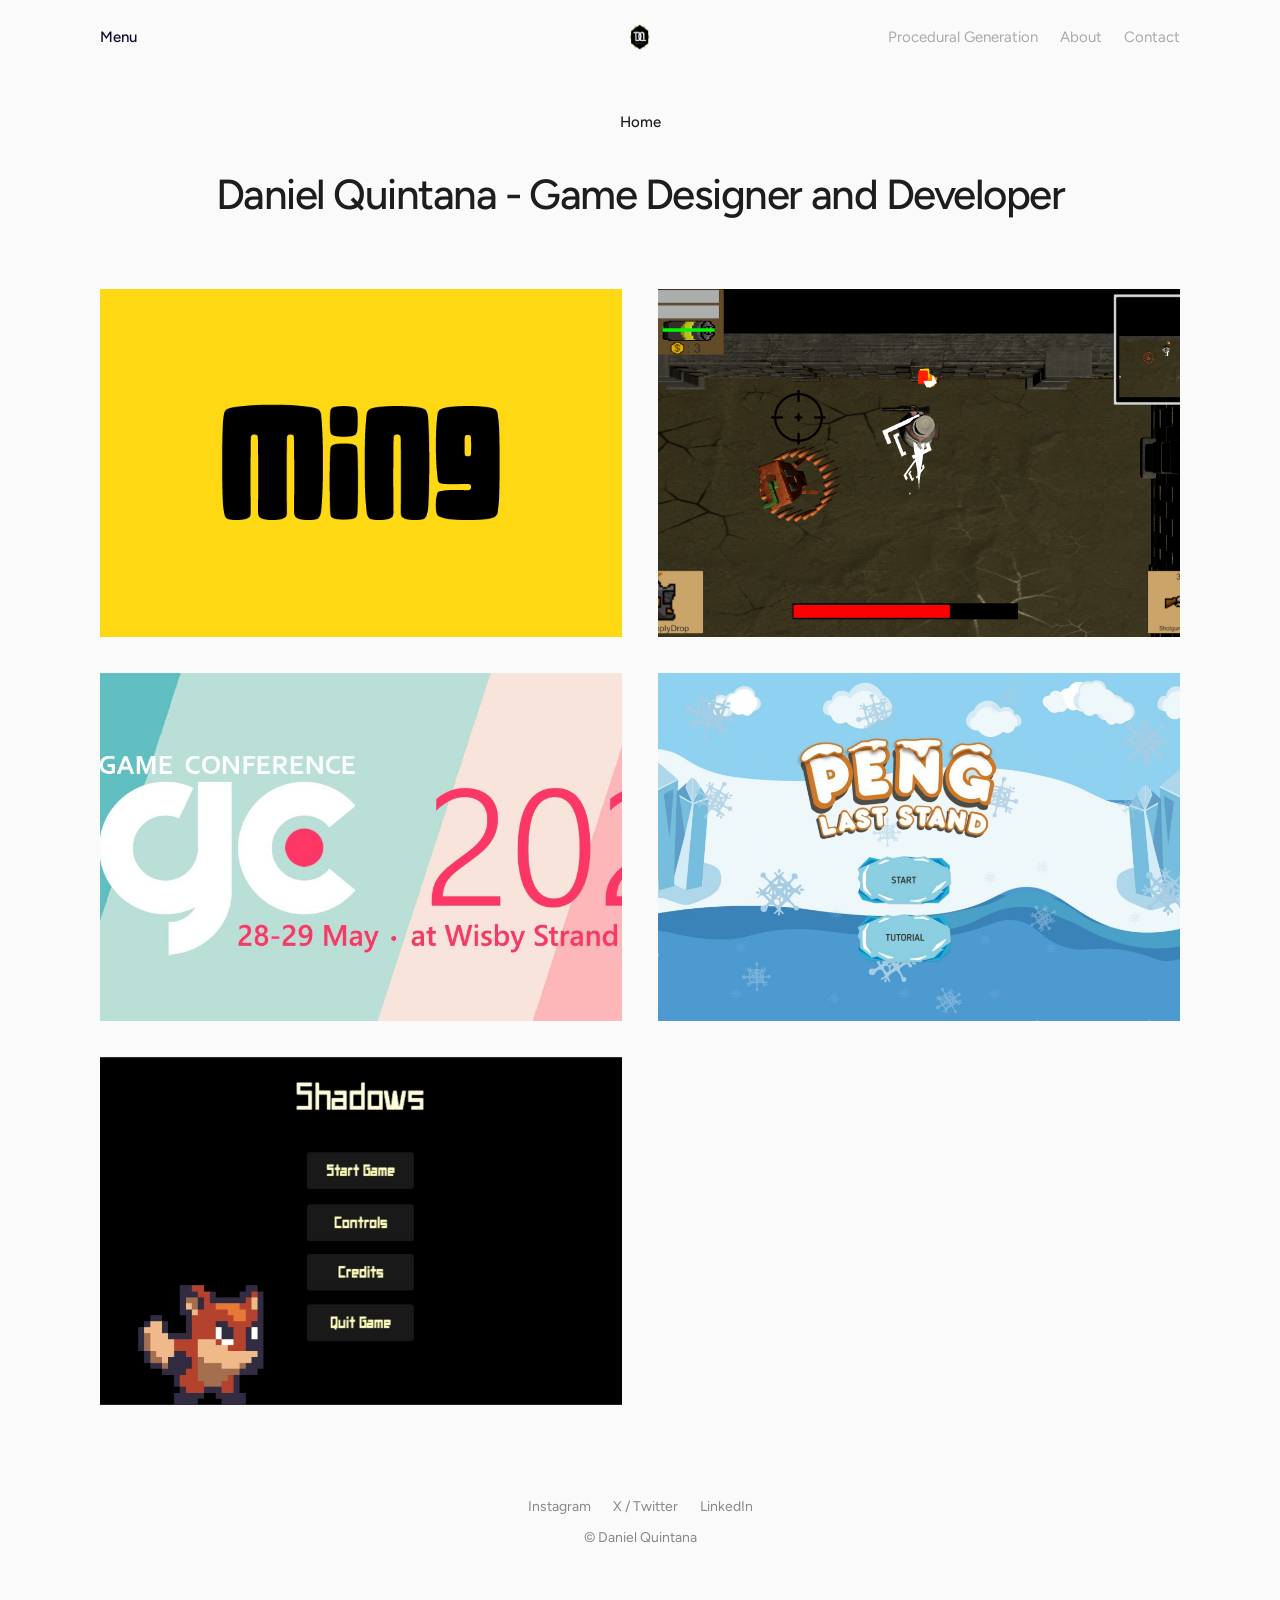
==== index.html @ 87579d80 "Add files via upload" ====
<!DOCTYPE html>
<html lang="en">
<head>
<meta charset="utf-8">
<meta name="viewport" content="width=device-width, initial-scale=1">
<title>Daniel Quintana - Game Designer and Developer</title>
<meta name="description" content="Portfolio of Daniel Quintana, game designer and developer.">
<link rel="icon" href="assets/img/logo.png">
<link rel="preconnect" href="https://fonts.googleapis.com">
<link rel="preconnect" href="https://fonts.gstatic.com" crossorigin>
<link href="https://fonts.googleapis.com/css2?family=Figtree:wght@400;500;600&display=swap" rel="stylesheet">
<link rel="stylesheet" href="assets/style.css">
</head>
<body>
<header class="site-header">
  <button class="menu-btn" aria-expanded="false" aria-controls="menu-panel">Menu</button>
  <a class="logo" href="index.html" aria-label="Home"><img src="assets/img/logo.png" alt="DQ logo"></a>
  <nav class="top-nav" aria-label="Main">
    <a href="proceduralgeneration.html">Procedural Generation</a>
    <a href="about.html">About</a>
    <a href="contact.html">Contact</a>
  </nav>
</header>
<div id="menu-panel" class="menu-panel" hidden>
  <a href="index.html">Home</a>
  <a href="proceduralgeneration.html">Procedural Generation</a>
  <a href="about.html">About</a>
  <a href="contact.html">Contact</a>
</div>
<main>
<p class="crumb">Home</p>
<h1 class="page-title">Daniel Quintana - Game Designer and Developer</h1>
<div class="grid">
<a class="tile" href="ming-media.html"><img src="assets/img/ming-media.png" alt="Ming Media" loading="lazy"><span class="tile-title">Ming Media</span></a>
<a class="tile" href="dungeon-catering.html"><img src="assets/img/dc-main.png" alt="Dungeon Catering" loading="lazy"><span class="tile-title">Dungeon Catering</span></a>
<a class="tile" href="studentstudio.html"><img src="assets/img/ggc-banner.jpg" alt="Student Studio Initiative" loading="lazy"><span class="tile-title">Student Studio Initiative</span></a>
<a class="tile" href="penglaststand.html"><img src="assets/img/peng-main.jpg" alt="Peng Last Stand" loading="lazy"><span class="tile-title">Peng Last Stand</span></a>
<a class="tile" href="shadows.html"><img src="assets/img/shadows-main.jpg" alt="Shadows" loading="lazy"><span class="tile-title">Shadows</span></a>
</div>
</main>
<footer class="site-footer">
  <div class="social"><a href="https://www.instagram.com/daniel_quintanam/" target="_blank" rel="noopener">Instagram</a> <a href="https://twitter.com/D_Quintana_M" target="_blank" rel="noopener">X / Twitter</a> <a href="https://www.linkedin.com/in/danielquintanam/" target="_blank" rel="noopener">LinkedIn</a></div>
  <p>&copy; Daniel Quintana</p>
</footer>
<script src="assets/site.js"></script>
</body>
</html>
---- assets/style.css ----
:root {
  --bg: #fafafa;
  --text: #1d1d1d;
  --muted: #aaa;
  --line: #e6e6e6;
  --gap: 36px;
  --pad: 60px;
  --max: 1200px;
}
* { box-sizing: border-box; }
html { -webkit-text-size-adjust: 100%; }
body {
  margin: 0;
  background: var(--bg);
  color: var(--text);
  font-family: "Figtree", "Helvetica Neue", Arial, sans-serif;
  font-size: 17px;
  line-height: 1.65;
}
img { max-width: 100%; height: auto; display: block; }
a { color: inherit; }
main { max-width: var(--max); margin: 0 auto; padding: 0 var(--pad) 60px; }

/* header */
.site-header {
  display: grid;
  grid-template-columns: 1fr auto 1fr;
  align-items: center;
  max-width: var(--max);
  margin: 0 auto;
  padding: 22px var(--pad);
}
.menu-btn {
  justify-self: start;
  background: none; border: 0; padding: 0;
  font: inherit; font-size: 15px; font-weight: 500; color: #0b0b2b; cursor: pointer;
}
.logo img { width: 30px; height: 30px; }
.top-nav { justify-self: end; display: flex; gap: 22px; }
.top-nav a { color: var(--muted); text-decoration: none; font-size: 15px; transition: color .15s; }
.top-nav a:hover, .top-nav a.active { color: var(--text); }
.menu-panel {
  max-width: var(--max); margin: 0 auto; padding: 0 var(--pad) 20px;
  display: flex; flex-direction: column; gap: 6px;
}
.menu-panel[hidden] { display: none; }
.menu-panel a { text-decoration: none; font-size: 22px; font-weight: 500; }
.menu-panel a:hover { text-decoration: underline; }

/* headings */
.crumb { text-align: center; font-size: 15px; font-weight: 500; margin: 36px 0 0; }
.page-title, h1 {
  font-weight: 500;
  letter-spacing: -0.035em;
  line-height: 1.15;
}
.page-title { text-align: center; font-size: clamp(28px, 4.2vw, 42px); margin: 36px 0 70px; }
h1 { font-size: clamp(28px, 4.2vw, 42px); margin: 28px 0 8px; }
h2 { font-size: 26px; font-weight: 500; letter-spacing: -0.02em; margin: 2em 0 .4em; }
h3 { font-size: 19px; font-weight: 600; margin: 1.6em 0 .3em; }
p { margin: 0 0 1em; }

/* home grid */
.grid { display: grid; grid-template-columns: repeat(2, 1fr); gap: var(--gap); }
.tile { position: relative; display: block; overflow: hidden; aspect-ratio: 3 / 2; background: #111; }
.tile img { width: 100%; height: 100%; object-fit: cover; transition: transform .5s ease, filter .3s; }
.tile-title {
  position: absolute; inset: auto 0 0 0; padding: 18px 20px;
  color: #fff; font-size: 20px; font-weight: 500;
  background: linear-gradient(transparent, rgba(0, 0, 0, .7));
  opacity: 0; transform: translateY(8px); transition: opacity .25s, transform .25s;
}
.tile:hover img, .tile:focus-visible img { transform: scale(1.04); filter: brightness(.85); }
.tile:hover .tile-title, .tile:focus-visible .tile-title { opacity: 1; transform: none; }
.tile:focus-visible { outline: 3px solid #0b0b2b; outline-offset: 3px; }
@media (hover: none) { .tile-title { opacity: 1; transform: none; } }

/* project pages */
.project { max-width: 860px; margin: 0 auto; padding: 0 0 20px; }
.project .hero { margin: 10px 0 24px; }
.lede { font-size: 20px; color: #444; margin-bottom: 1.2em; }
figure { margin: 1.4em 0; }
.project figure img { margin: 0 auto; }
.pair { display: grid; grid-template-columns: 1fr 1fr; gap: 20px; align-items: start; }
.icons { display: grid; grid-template-columns: repeat(auto-fit, minmax(120px, 1fr)); gap: 16px; margin: 1.6em 0; }
.icons figure { margin: 0; }
ul { padding-left: 1.2em; margin: 0 0 1.2em; }
li { margin: .25em 0; }
.caption { font-size: 15px; color: #555; }
.facts { display: grid; grid-template-columns: repeat(auto-fit, minmax(180px, 1fr)); gap: 14px 28px; margin: 1.6em 0; padding: 18px 0; border-top: 1px solid var(--line); border-bottom: 1px solid var(--line); }
.facts dt { font-size: 13px; text-transform: uppercase; letter-spacing: .08em; color: #888; }
.facts dd { margin: 2px 0 0; font-weight: 500; }
.video { position: relative; aspect-ratio: 16 / 9; margin: 1.4em 0; background: #000; }
.video iframe { position: absolute; inset: 0; width: 100%; height: 100%; border: 0; }
.btn {
  display: inline-block; padding: 12px 26px; background: var(--text); color: #fff;
  text-decoration: none; font-weight: 500; font-size: 15px; letter-spacing: .02em; transition: opacity .15s;
}
.btn:hover { opacity: .8; }
.btn.alt { background: transparent; color: var(--text); border: 2px solid var(--text); padding: 10px 24px; }

/* about / contact */
.about-grid { display: grid; grid-template-columns: 1fr 1.2fr; gap: 56px; align-items: start; }
.about h2 { margin-top: 0; }
.contact { text-align: center; max-width: 680px; margin: 0 auto; }
.contact .page-title { margin-bottom: 24px; }
.social.big { font-size: 20px; display: flex; gap: 28px; justify-content: center; flex-wrap: wrap; margin: 1.6em 0; }

/* project nav + footer */
.project-nav {
  max-width: var(--max); margin: 40px auto 0; padding: 20px var(--pad);
  display: flex; gap: 8px 26px; flex-wrap: wrap; justify-content: center;
  border-top: 1px solid var(--line);
}
.project-nav a { text-decoration: none; color: var(--muted); font-size: 15px; }
.project-nav a:hover, .project-nav a.active { color: var(--text); }
.site-footer { text-align: center; padding: 30px var(--pad) 50px; color: #888; font-size: 14px; }
.site-footer .social { display: flex; gap: 22px; justify-content: center; flex-wrap: wrap; margin-bottom: 8px; }
.site-footer a { text-decoration: none; }
.site-footer a:hover { text-decoration: underline; }

/* mobile */
@media (max-width: 860px) {
  :root { --pad: 22px; --gap: 22px; }
  .top-nav { display: none; }
  .site-header { grid-template-columns: 1fr auto 1fr; }
  .grid { grid-template-columns: 1fr; }
  .about-grid { grid-template-columns: 1fr; gap: 28px; }
  .pair { grid-template-columns: 1fr; }
  .page-title { margin-bottom: 40px; }
}
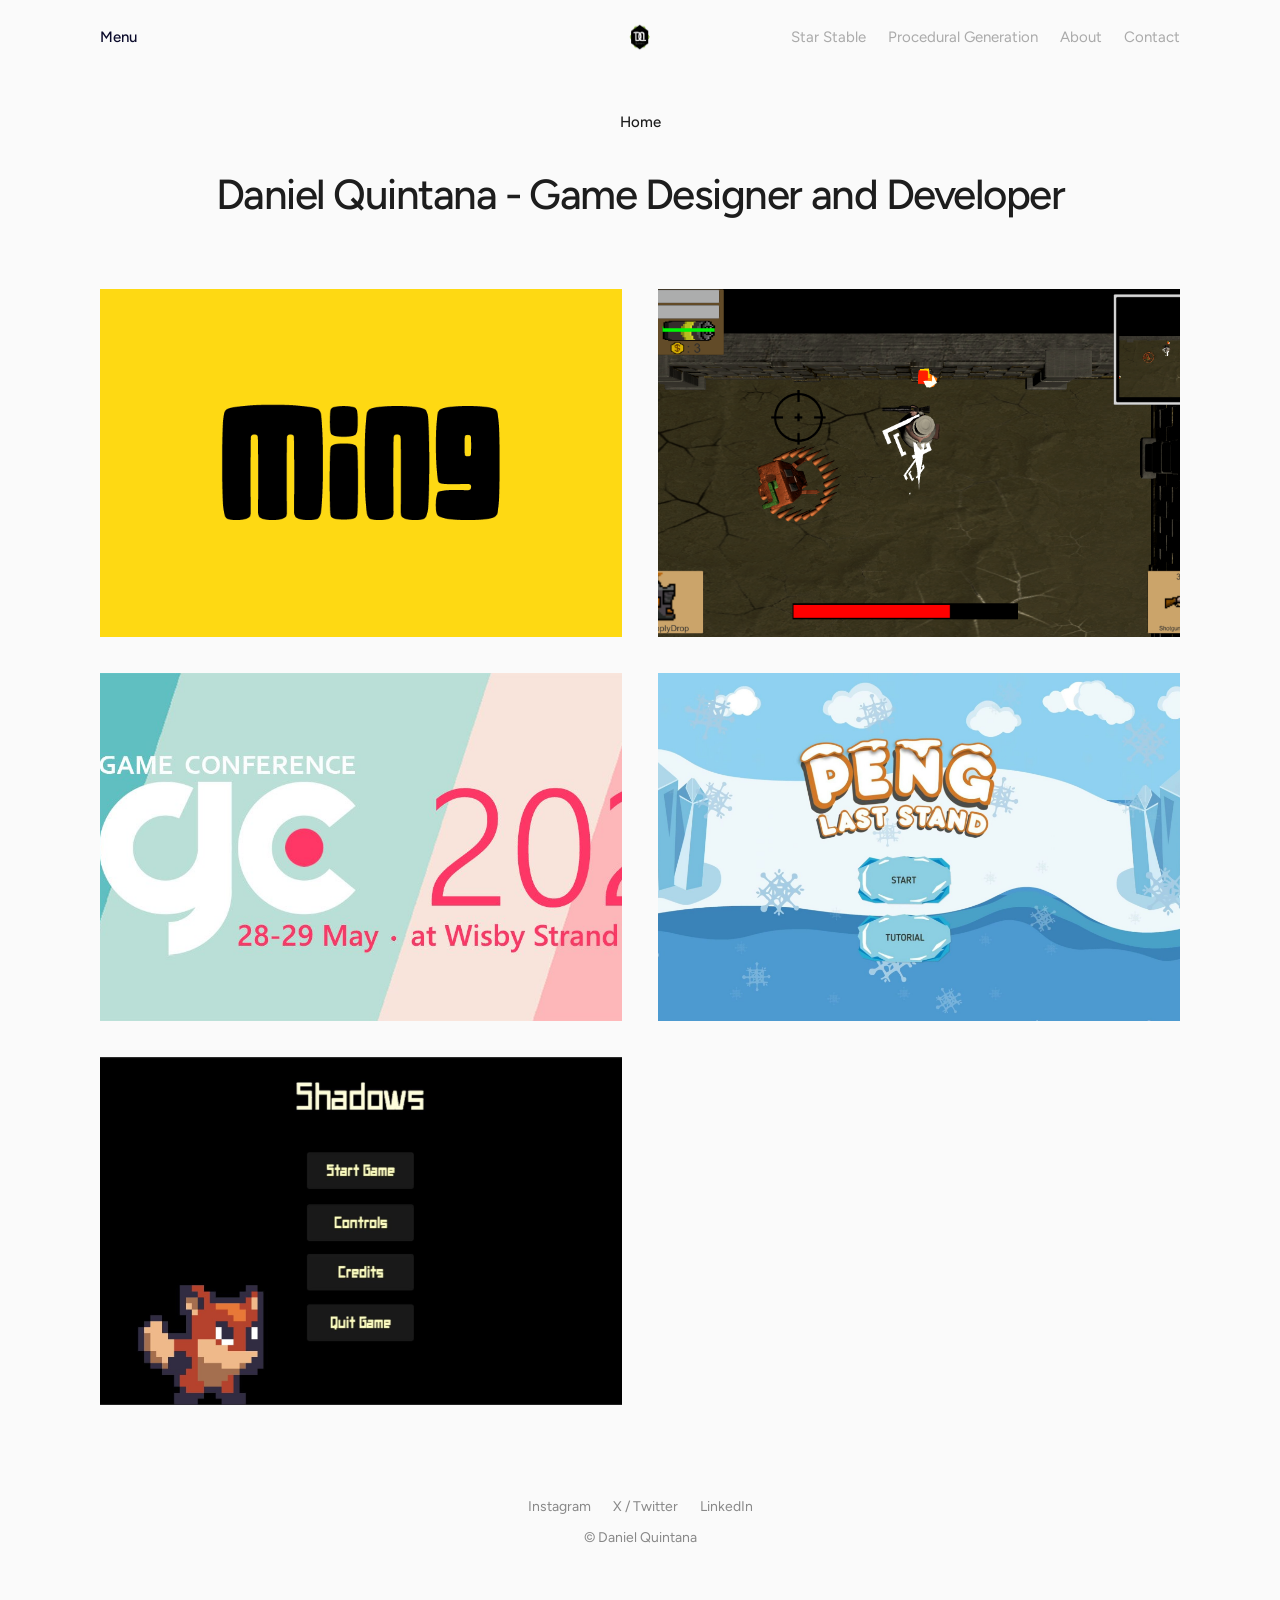
==== commit b2f1c085: "Add files via upload" ====
--- a/index.html
+++ b/index.html
@@ -16,6 +16,7 @@
   <button class="menu-btn" aria-expanded="false" aria-controls="menu-panel">Menu</button>
   <a class="logo" href="index.html" aria-label="Home"><img src="assets/img/logo.png" alt="DQ logo"></a>
   <nav class="top-nav" aria-label="Main">
+    <a href="starstable.html">Star Stable</a>
     <a href="proceduralgeneration.html">Procedural Generation</a>
     <a href="about.html">About</a>
     <a href="contact.html">Contact</a>
@@ -23,6 +24,7 @@
 </header>
 <div id="menu-panel" class="menu-panel" hidden>
   <a href="index.html">Home</a>
+  <a href="starstable.html">Star Stable</a>
   <a href="proceduralgeneration.html">Procedural Generation</a>
   <a href="about.html">About</a>
   <a href="contact.html">Contact</a>
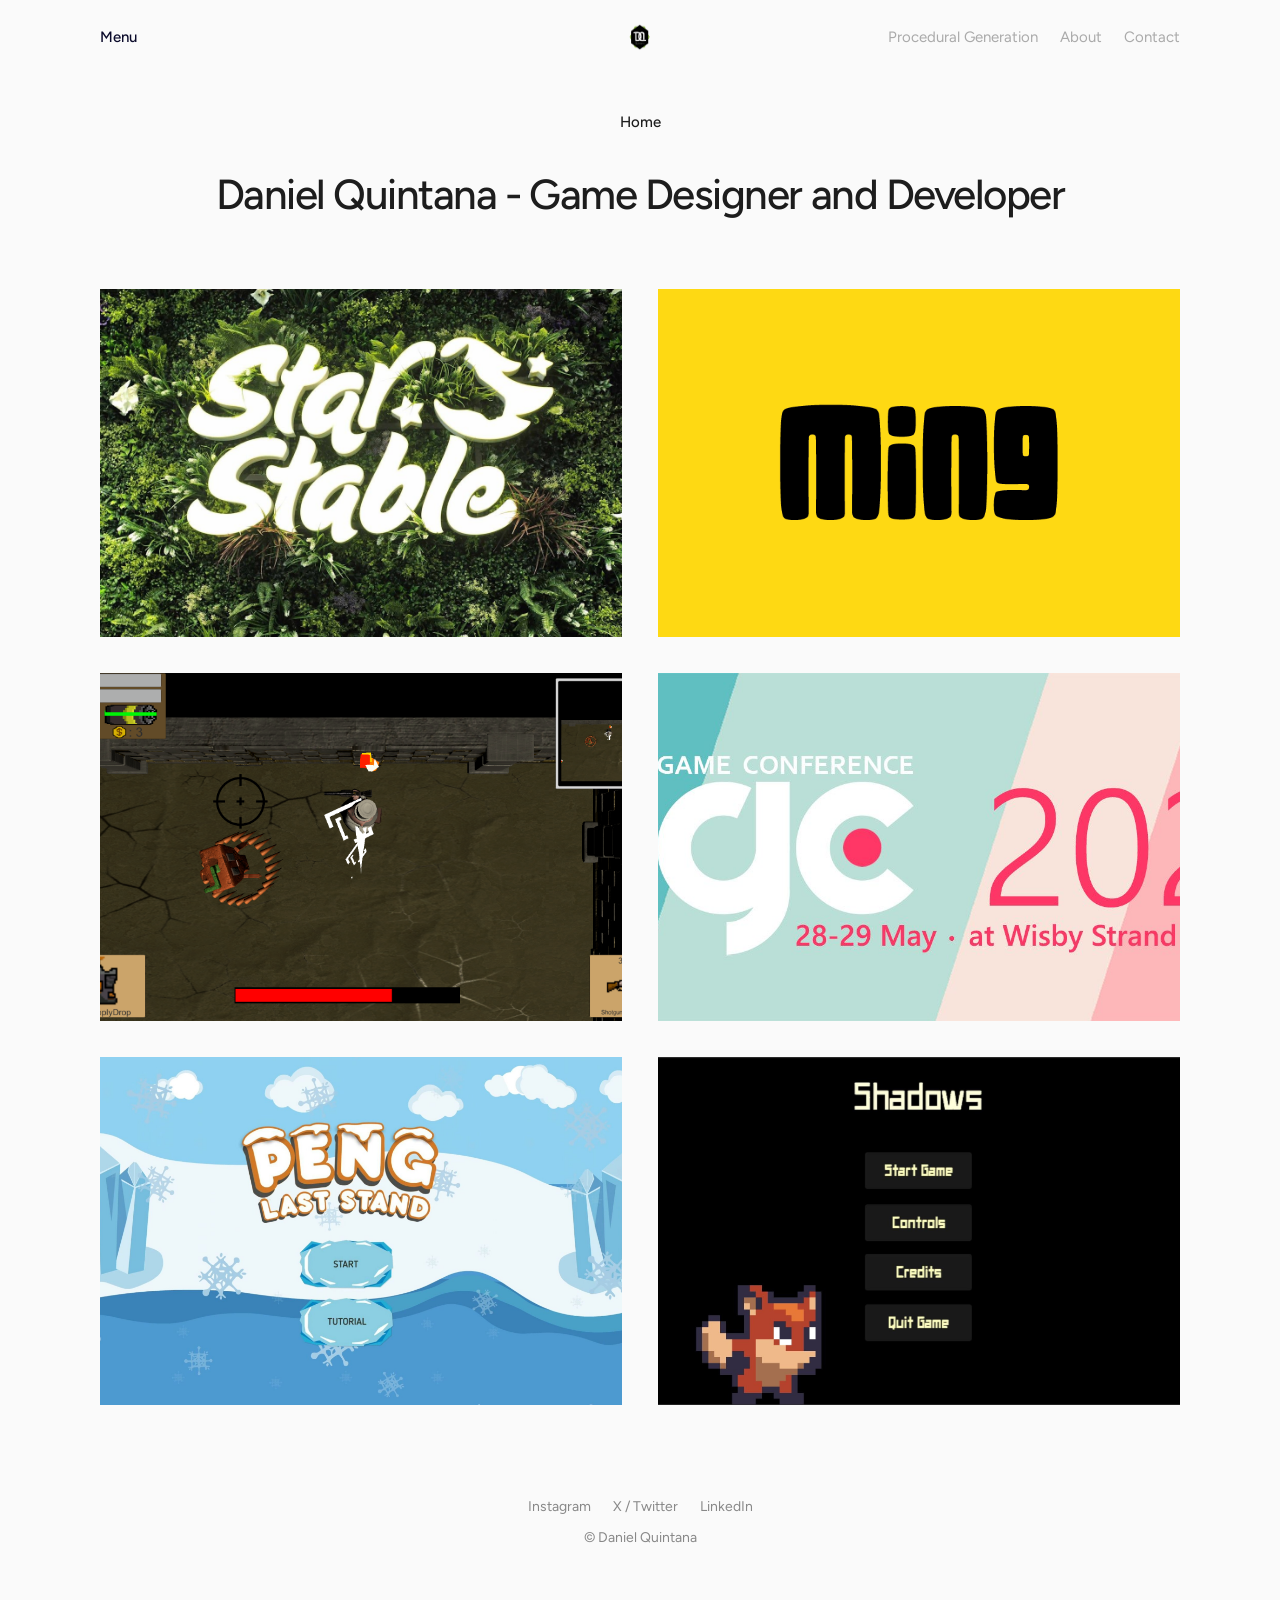
==== commit 7d5d57b8: "Add files via upload" ====
--- a/index.html
+++ b/index.html
@@ -16,7 +16,6 @@
   <button class="menu-btn" aria-expanded="false" aria-controls="menu-panel">Menu</button>
   <a class="logo" href="index.html" aria-label="Home"><img src="assets/img/logo.png" alt="DQ logo"></a>
   <nav class="top-nav" aria-label="Main">
-    <a href="starstable.html">Star Stable</a>
     <a href="proceduralgeneration.html">Procedural Generation</a>
     <a href="about.html">About</a>
     <a href="contact.html">Contact</a>
@@ -33,6 +32,7 @@
 <p class="crumb">Home</p>
 <h1 class="page-title">Daniel Quintana - Game Designer and Developer</h1>
 <div class="grid">
+<a class="tile" href="starstable.html"><img src="assets/img/starstable.jpg" alt="Star Stable Entertainment" loading="lazy"><span class="tile-title">Star Stable Entertainment</span></a>
 <a class="tile" href="ming-media.html"><img src="assets/img/ming-media.png" alt="Ming Media" loading="lazy"><span class="tile-title">Ming Media</span></a>
 <a class="tile" href="dungeon-catering.html"><img src="assets/img/dc-main.png" alt="Dungeon Catering" loading="lazy"><span class="tile-title">Dungeon Catering</span></a>
 <a class="tile" href="studentstudio.html"><img src="assets/img/ggc-banner.jpg" alt="Student Studio Initiative" loading="lazy"><span class="tile-title">Student Studio Initiative</span></a>
